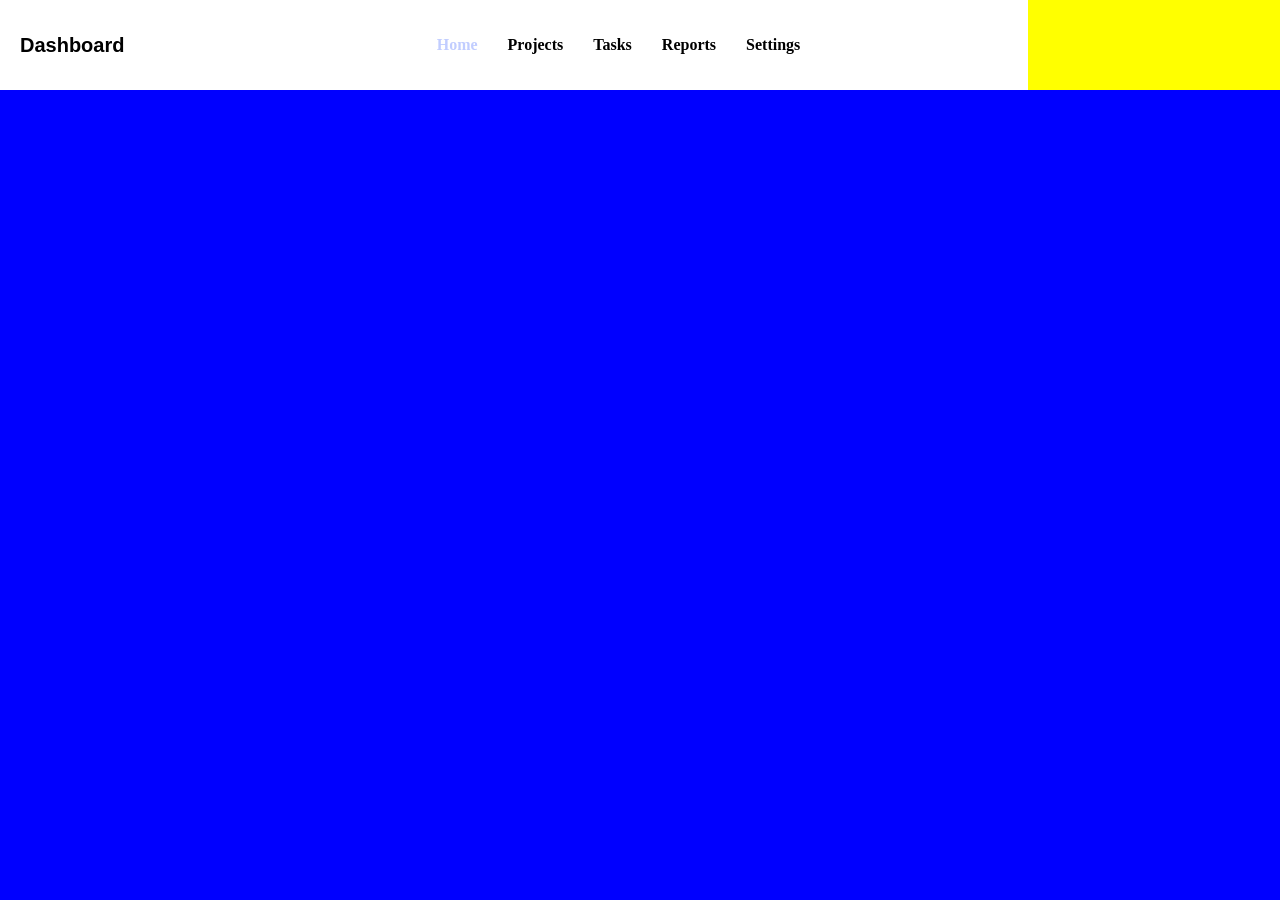
==== Dashboard/index.html @ b31dda44 "10% of dashboard" ====
<!DOCTYPE html>
<html lang="en">
<head>
    <meta charset="UTF-8">
    <meta name="viewport" content="width=device-width, initial-scale=1.0">
    <title>Dasahboard</title>
    <link rel="stylesheet" href="style.css">
</head>
<body>
    <div id="parent">
        <div id="nav-bar">
            <div id="nav-logo">
                <p id="title">Dashboard</p>
            </div>
            <div id="nav-items-list">
                <p class="nav-item active">Home</p>
                <p class="nav-item">Projects</p>
                <p class="nav-item">Tasks</p>
                <p class="nav-item">Reports</p>
                <p class="nav-item">Settings</p>
            </div>  
            <div id="nav-user"></div>  
        </div>
        <div id="main"></div>
    </div>
</body>
</html>
---- Dashboard/style.css ----
*{
    margin: 0;
    padding: 0;
}

#parent{
    height: 100vh;
    width: 100vw;
}

#nav-bar{
    height: 10%;
    width: 100%;
    display: flex;
    flex-direction: row;
}

#main{
    height: 90%;
    width: 100%;
    background: blue;
}

#nav-logo{
    height: 100%;
    width: 15%;
    display: flex;
    align-items: center;
    padding-left: 20px;
}

#title{
    font-size: 15pt;
    font-family: sans-serif;
    font-weight: bold;
}


#nav-items-list{
    height: 100%;
    width: 65%;
    display: flex;
    flex-direction: row;
    justify-content: center;
    align-items: center;
    gap: 30px;
}

.nav-item{
    font-size: 12pt;
    font-family: 'Times New Roman', Times, serif;
    font-weight: bold;
}

.nav-item.active{
    color: #C1CDFF;
}

#nav-user{
    height: 100%;
    width: 20%;
    background-color: yellow;
}
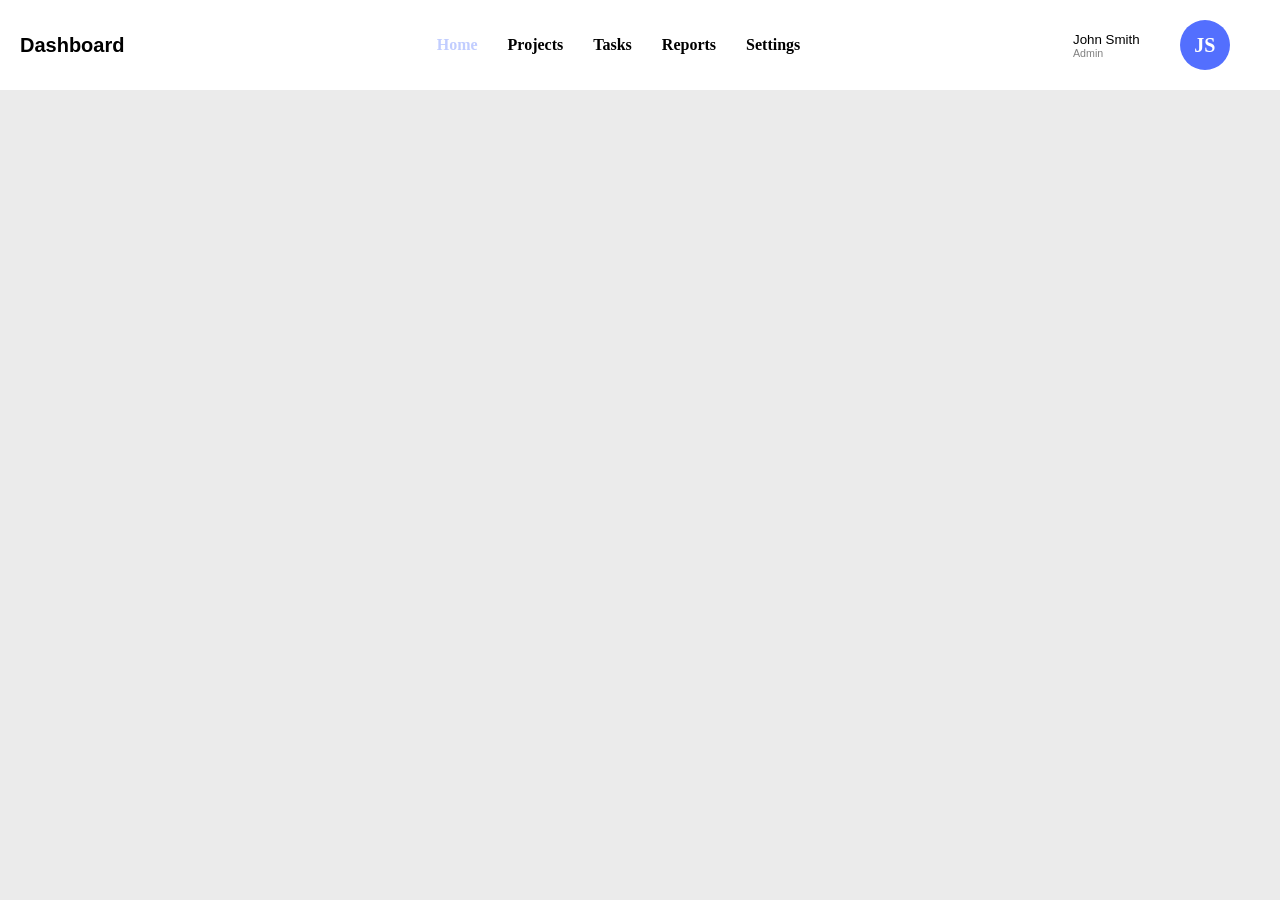
==== commit 1b030ed0: "nav done" ====
--- a/Dashboard/index.html
+++ b/Dashboard/index.html
@@ -19,7 +19,13 @@
                 <p class="nav-item">Reports</p>
                 <p class="nav-item">Settings</p>
             </div>  
-            <div id="nav-user"></div>  
+            <div id="nav-user">
+                <div id="nav-user-info">
+                    <p id="nav-user-name">John Smith</p>
+                    <p id="nav-user-role">Admin</p>
+                </div>
+                <div class="avatar"><p style="font-size: 15pt; font-weight: bold;">JS</p></div>
+            </div>  
         </div>
         <div id="main"></div>
     </div>
--- a/Dashboard/style.css
+++ b/Dashboard/style.css
@@ -18,7 +18,7 @@
 #main{
     height: 90%;
     width: 100%;
-    background: blue;
+    background-color: #EBEBEB;
 }
 
 #nav-logo{
@@ -59,5 +59,35 @@
 #nav-user{
     height: 100%;
     width: 20%;
-    background-color: yellow;
+    display: flex;
+    flex-direction: row;
+    align-items: center;
+}
+
+#nav-user-info{
+    display: flex;
+    flex-direction: column;
+    padding-left: 45px;
+}
+
+#nav-user-name{
+    font-size: 10pt;
+    font-family: sans-serif;
+}
+#nav-user-role{
+    font-size: 8pt;
+    font-family: sans-serif;
+    color: gray;
+}
+
+.avatar{
+    height: 50px;
+    width: 50px;
+    background-color: #536FFE;
+    color: white;
+    border-radius: 50%;
+    display: flex;
+    align-items: center;
+    justify-content: center;
+    margin-left: 40px;
 }
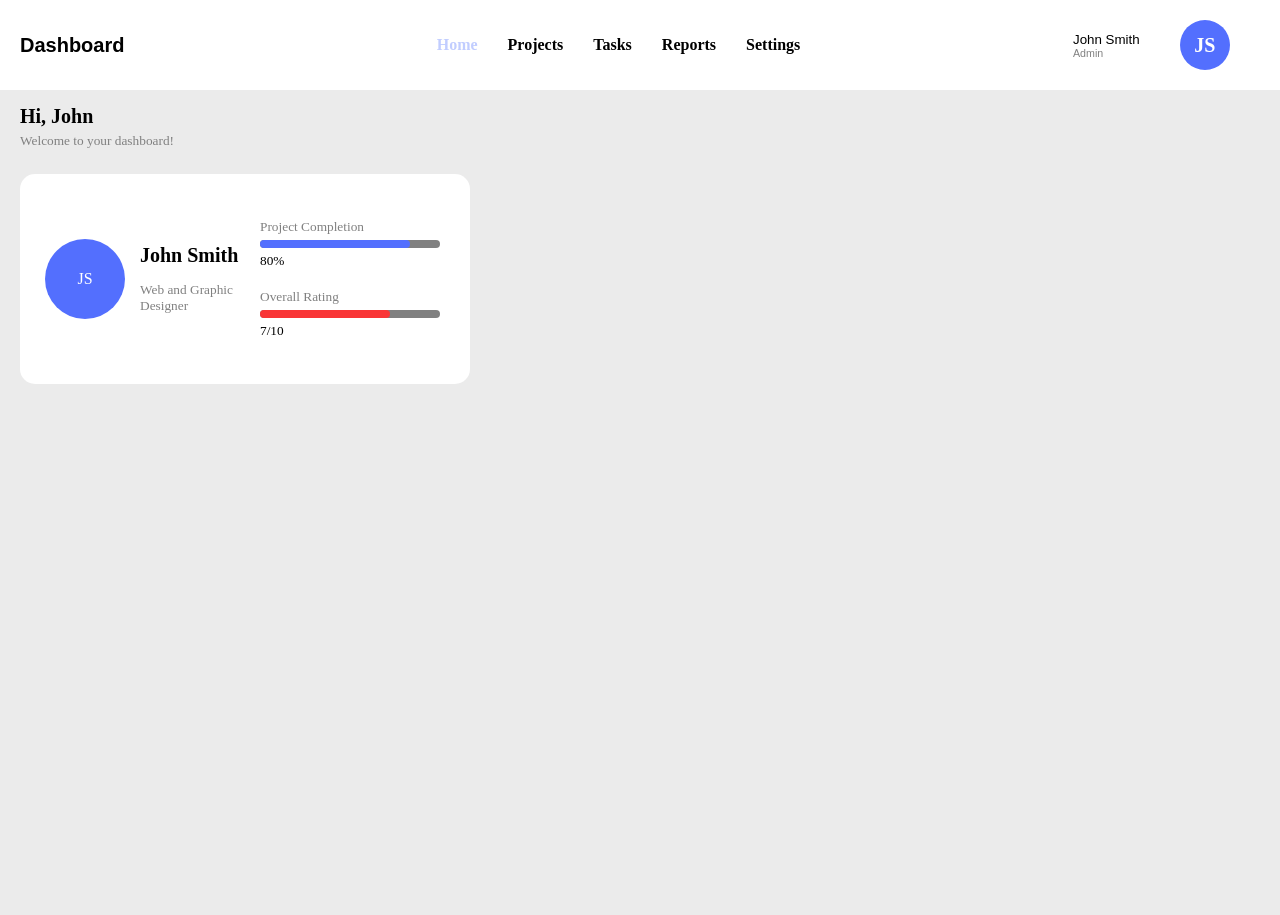
==== commit 3db67c1a: "done user card" ====
--- a/Dashboard/index.html
+++ b/Dashboard/index.html
@@ -27,7 +27,39 @@
                 <div class="avatar"><p style="font-size: 15pt; font-weight: bold;">JS</p></div>
             </div>  
         </div>
-        <div id="main"></div>
+        <div id="main">
+            <p style="font-size: 15pt; font-weight: bold; margin-bottom: 5px;">Hi, John</p>
+            <p style="font-size: 10pt; color: gray; margin-bottom: 25px;">Welcome to your dashboard!</p>
+            
+            <div id="stats-row">
+                <div id="user-card">
+                    <div class="avatar large" >
+                        <p>JS</p>
+                    </div>
+                    <div id="card-info">
+                        <p style="font-size: 15pt; font-weight: bold;">John Smith</p>
+                        <p style="font-size: 10pt; color: gray;">Web and Graphic Designer</p>
+                    </div>
+                    <div id="card-progress">
+                        <p style="font-size: 10pt; color: gray; padding-bottom: 5px;">Project Completion</p>
+                        <div class="progress-bar">
+                            <div class="in-progress blue"></div>
+                        </div>
+                        <p style="font-size: 10pt; padding-top: 5px;">80%</p>
+
+                        <p style="font-size: 10pt; color: gray; padding-top: 20px; padding-bottom: 5px;">Overall Rating</p>
+                        <div class="progress-bar">
+                            <div class="in-progress red"></div>
+                        </div>
+                        <p  style="font-size: 10pt;padding-top: 5px;">7/10</p>
+                    </div>
+                </div>
+                <div id="user-task"></div>
+                <div id="user-reveneu"></div>
+
+            </div>
+
+        </div>
     </div>
 </body>
 </html>
--- a/Dashboard/style.css
+++ b/Dashboard/style.css
@@ -19,6 +19,8 @@
     height: 90%;
     width: 100%;
     background-color: #EBEBEB;
+    padding-left: 20px;
+    padding-top: 15px;
 }
 
 #nav-logo{
@@ -90,4 +92,62 @@
     align-items: center;
     justify-content: center;
     margin-left: 40px;
-}+}
+
+
+#stats-row{
+    display: flex;
+    flex-direction: row;
+}
+
+#user-card{
+    height: 210px;
+    width: 450px;
+    background: white;
+    border-radius: 15px;
+    display: flex;
+    flex-direction: row;
+    align-items: center;
+}
+
+.avatar.large{
+    height: 80px;
+    width: 80px;
+    margin-left: 25px;
+    margin-right: 15px;
+}
+
+#card-info{
+    height: 100%;
+    width: 120px;
+    display: flex;
+    flex-direction: column;
+    justify-content: center;
+    gap: 15px;
+}
+
+#card-progress{
+    display: flex;
+    flex-direction: column;
+}
+
+.progress-bar{
+    height: 8px;
+    width: 180px;
+    background-color: gray;
+    border-radius: 15px;
+}
+.in-progress{
+    height: 8px;
+    background-color: gray;
+    border-radius: 15px;
+}
+
+.in-progress.blue{
+    background-color: #536FFE;
+    width: 150px;
+}
+.in-progress.red{
+    background-color: #F93536;
+    width: 130px;
+}
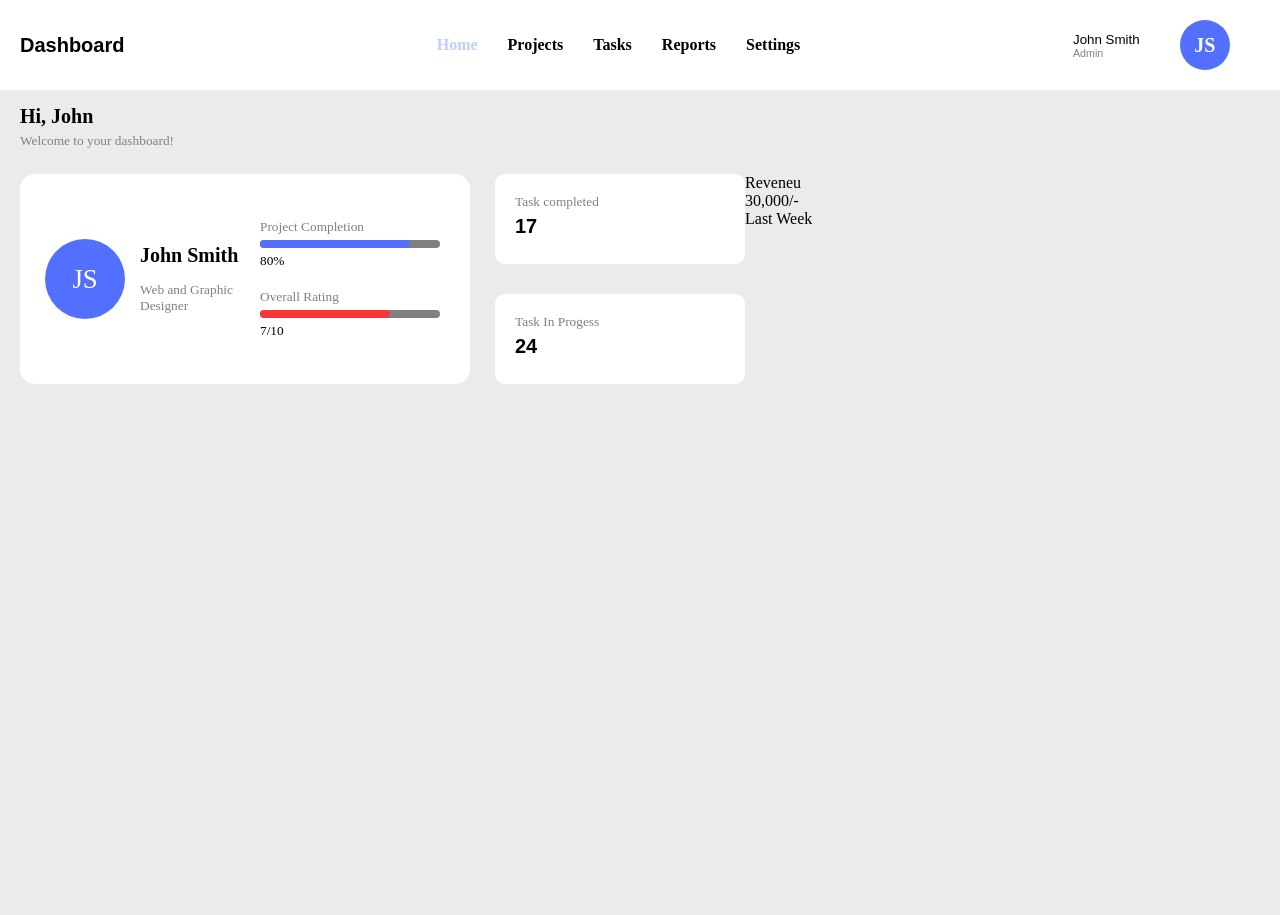
==== commit a3a75c46: "50%" ====
--- a/Dashboard/index.html
+++ b/Dashboard/index.html
@@ -28,13 +28,13 @@
             </div>  
         </div>
         <div id="main">
-            <p style="font-size: 15pt; font-weight: bold; margin-bottom: 5px;">Hi, John</p>
-            <p style="font-size: 10pt; color: gray; margin-bottom: 25px;">Welcome to your dashboard!</p>
+            <p style="font-size: 15pt; font-weight: bold; margin-bottom: 5px; padding-left: 20px;">Hi, John</p>
+            <p style="font-size: 10pt; color: gray; margin-bottom: 25px; padding-left: 20px;">Welcome to your dashboard!</p>
             
-            <div id="stats-row">
+            <div id="stats-row" style="padding-left: 20px;">
                 <div id="user-card">
                     <div class="avatar large" >
-                        <p>JS</p>
+                        <p style="font-size: 20pt;">JS</p>
                     </div>
                     <div id="card-info">
                         <p style="font-size: 15pt; font-weight: bold;">John Smith</p>
@@ -54,8 +54,23 @@
                         <p  style="font-size: 10pt;padding-top: 5px;">7/10</p>
                     </div>
                 </div>
-                <div id="user-task"></div>
-                <div id="user-reveneu"></div>
+                <div id="user-task">
+                    <div class="tasks">
+                        <p>Task completed</p>
+                        <h3>17</h3>
+                    </div>
+                    <div class="tasks">
+                        <p>Task In Progess</p>
+                        <h3>24</h3>
+                    </div>
+                </div>
+                <div id="user-reveneu">
+                    <div>
+                        <p>Reveneu</p>
+                        <p>30,000/-</p>
+                    </div>
+                    <p>Last Week</p>
+                </div>
 
             </div>
 
--- a/Dashboard/style.css
+++ b/Dashboard/style.css
@@ -19,7 +19,6 @@
     height: 90%;
     width: 100%;
     background-color: #EBEBEB;
-    padding-left: 20px;
     padding-top: 15px;
 }
 
@@ -151,3 +150,30 @@
     background-color: #F93536;
     width: 130px;
 }
+
+
+#user-task{
+    display: flex;
+    flex-direction: column;
+    justify-content: space-between;
+}
+.tasks{
+    height: 90px;
+    width: 250px;
+    background-color: white;
+    margin-left: 25px;
+    border-radius: 10px;
+}
+
+.tasks p{
+    font-size: 10pt;
+    color: gray;
+    padding-top: 20px;
+    padding-left: 20px;
+    margin-bottom: 5px;
+}
+.tasks h3{
+    font-size: 15pt;
+    font-family: sans-serif;
+    padding-left: 20px;
+}
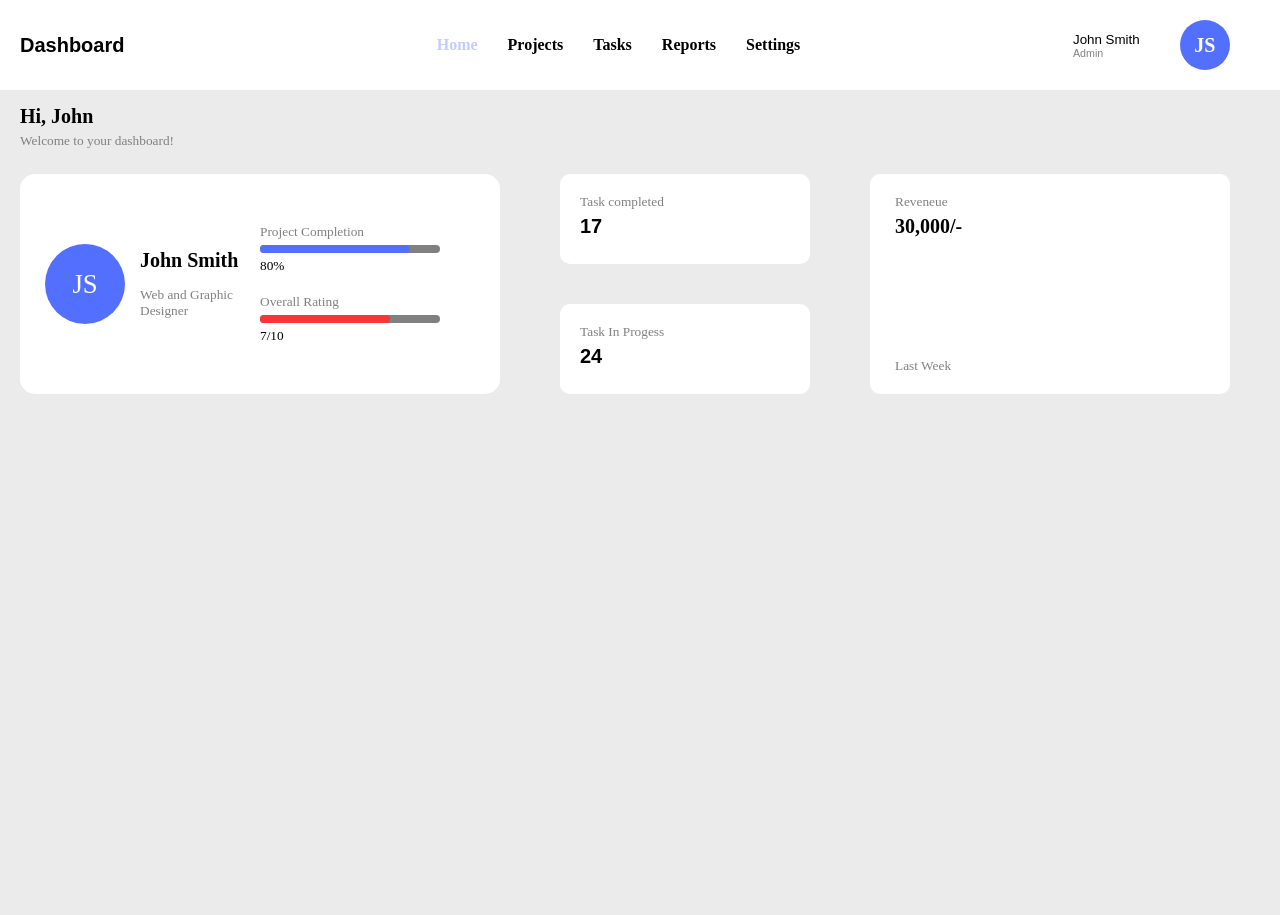
==== commit 436ebdc7: "70%" ====
--- a/Dashboard/index.html
+++ b/Dashboard/index.html
@@ -65,11 +65,11 @@
                     </div>
                 </div>
                 <div id="user-reveneu">
-                    <div>
-                        <p>Reveneu</p>
-                        <p>30,000/-</p>
+                    <div id="rev-info">
+                        <p style="font-size: 10pt; color: gray; padding-top: 20px; padding-left: 25px;">Reveneue</p>
+                        <p style="font-size: 15pt; font-weight: bold; padding-left: 25px; padding-top: 5px;">30,000/-</p>
                     </div>
-                    <p>Last Week</p>
+                    <p style="font-size: 10pt; color: gray; padding-left: 25px; padding-bottom: 20px;">Last Week</p>
                 </div>
 
             </div>
--- a/Dashboard/style.css
+++ b/Dashboard/style.css
@@ -100,8 +100,8 @@
 }
 
 #user-card{
-    height: 210px;
-    width: 450px;
+    height: 220px;
+    width: 480px;
     background: white;
     border-radius: 15px;
     display: flex;
@@ -161,7 +161,7 @@
     height: 90px;
     width: 250px;
     background-color: white;
-    margin-left: 25px;
+    margin-left: 60px;
     border-radius: 10px;
 }
 
@@ -176,4 +176,21 @@
     font-size: 15pt;
     font-family: sans-serif;
     padding-left: 20px;
+}
+
+
+#user-reveneu{
+    display: flex;
+    flex-direction: column;
+    height: 220px;
+    width: 360px;
+    background-color: white;
+    border-radius: 10px;
+    margin-left: 60px;
+    justify-content: space-between;
+}
+
+#rev-info{
+    display: flex;
+    flex-direction: column;
 }
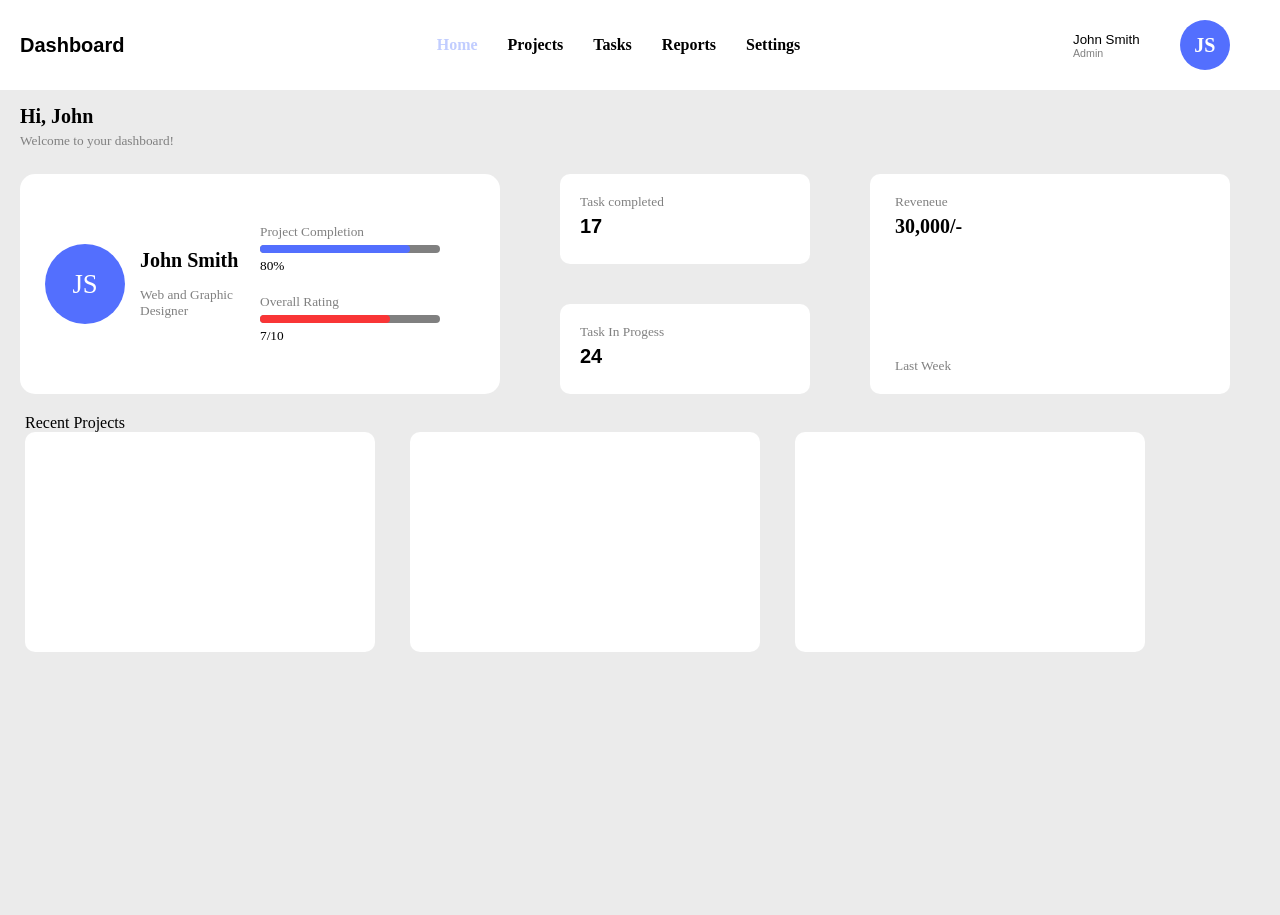
==== commit a37a2463: "85%" ====
--- a/Dashboard/index.html
+++ b/Dashboard/index.html
@@ -73,7 +73,14 @@
                 </div>
 
             </div>
-
+            <div id="projects-row">
+                <p>Recent Projects</p>
+                <div id="project-cards">
+                    <div class="p-card"></div>
+                    <div class="p-card"></div>
+                    <div class="p-card"></div>
+                </div>
+            </div>
         </div>
     </div>
 </body>
--- a/Dashboard/style.css
+++ b/Dashboard/style.css
@@ -193,4 +193,26 @@
 #rev-info{
     display: flex;
     flex-direction: column;
+}
+
+
+#projects-row{
+    display: flex;
+    flex-direction: column;
+    margin-left: 25px;
+    margin-top: 20px;
+}
+
+#project-cards{
+    display: flex;
+    flex-direction: row;
+    
+}
+
+.p-card{
+    height: 220px;
+    width: 350px;
+    background-color: white;
+    margin-right: 35px;
+    border-radius: 10px;
 }
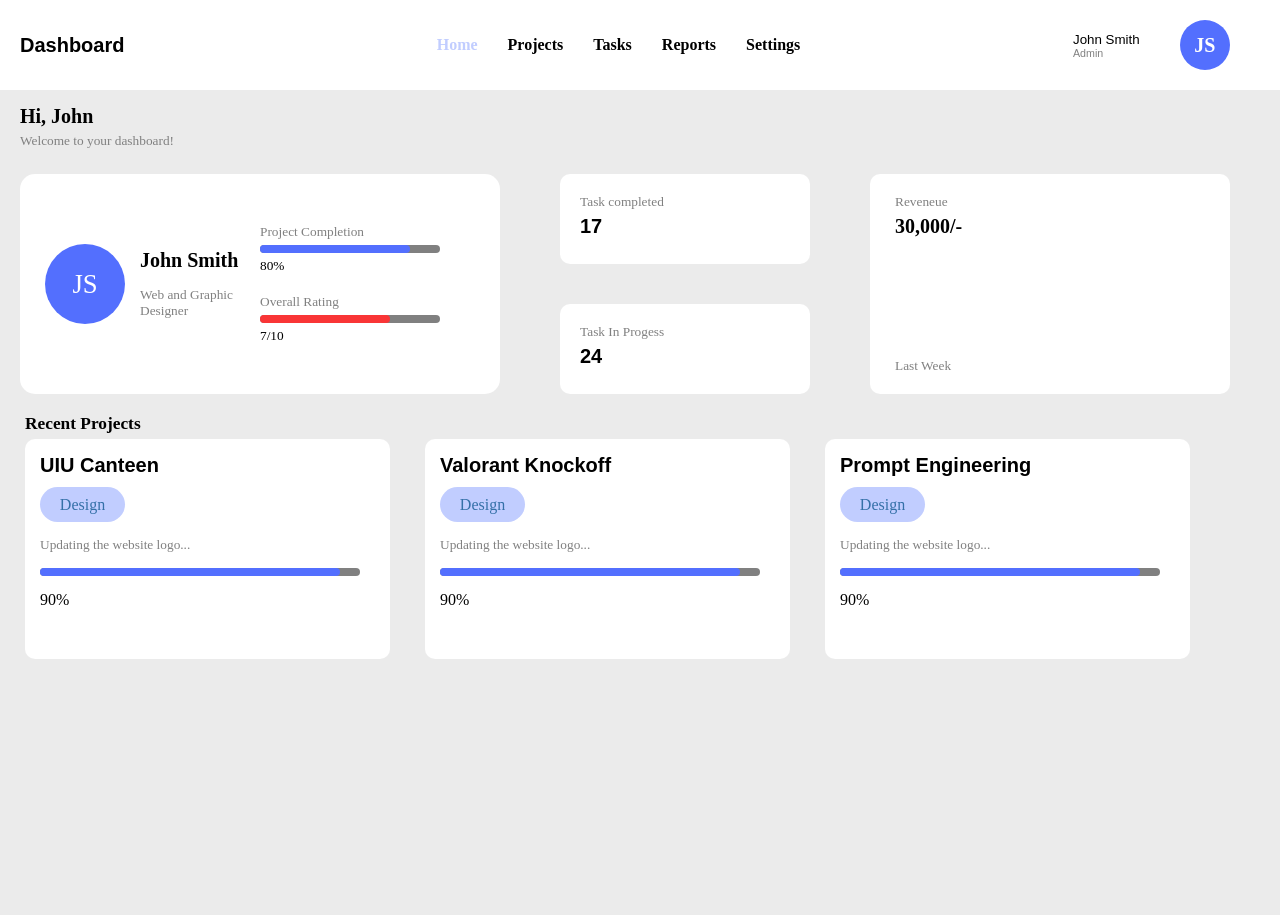
==== commit 4c8097cd: "95%" ====
--- a/Dashboard/index.html
+++ b/Dashboard/index.html
@@ -74,11 +74,41 @@
 
             </div>
             <div id="projects-row">
-                <p>Recent Projects</p>
+                <p style="font-size: 13pt; font-weight: bold; margin-bottom: 5px;">Recent Projects</p>
                 <div id="project-cards">
-                    <div class="p-card"></div>
-                    <div class="p-card"></div>
-                    <div class="p-card"></div>
+                    <div class="p-card">
+                        <p style="font-size: 15pt; font-weight: bold; font-family: sans-serif; margin-top: 15px;">UIU Canteen</p>
+                        <div class="capsule">
+                            <p style="color: rgb(52, 112, 168);">Design</p>
+                        </div>
+                        <p style="font-size: 10pt; color: gray; margin-top: 15px; margin-bottom: 15px;">Updating the website logo...</p>
+                        <div class="progress-bar long">
+                            <div class="in-progress lightblue"></div>
+                        </div>
+                        <p style="margin-top: 15px;">90%</p>
+                    </div>
+                    <div class="p-card">
+                        <p style="font-size: 15pt; font-weight: bold; font-family: sans-serif; margin-top: 15px;">Valorant Knockoff</p>
+                        <div class="capsule">
+                            <p style="color: rgb(52, 112, 168);">Design</p>
+                        </div>
+                        <p style="font-size: 10pt; color: gray; margin-top: 15px; margin-bottom: 15px;">Updating the website logo...</p>
+                        <div class="progress-bar long">
+                            <div class="in-progress lightblue"></div>
+                        </div>
+                        <p style="margin-top: 15px;">90%</p>
+                    </div>
+                    <div class="p-card">
+                        <p style="font-size: 15pt; font-weight: bold; font-family: sans-serif; margin-top: 15px;">Prompt Engineering</p>
+                        <div class="capsule">
+                            <p style="color: rgb(52, 112, 168);">Design</p>
+                        </div>
+                        <p style="font-size: 10pt; color: gray; margin-top: 15px; margin-bottom: 15px;">Updating the website logo...</p>
+                        <div class="progress-bar long">
+                            <div class="in-progress lightblue"></div>
+                        </div>
+                        <p style="margin-top: 15px;">90%</p>
+                    </div>
                 </div>
             </div>
         </div>
--- a/Dashboard/style.css
+++ b/Dashboard/style.css
@@ -215,4 +215,25 @@
     background-color: white;
     margin-right: 35px;
     border-radius: 10px;
+    padding-left: 15px;
+}
+
+.capsule{
+    height: 35px;
+    width: 85px;
+    background-color: #C1CDFF;
+    display: flex;
+    flex-direction: row;
+    justify-content: center;
+    align-items: center;
+    border-radius: 25px;
+    margin-top: 10px;
+}
+
+.progress-bar.long{
+    width: 320px;
+}
+.in-progress.lightblue{
+    background-color: #536FFE;
+    width: 300px;
 }
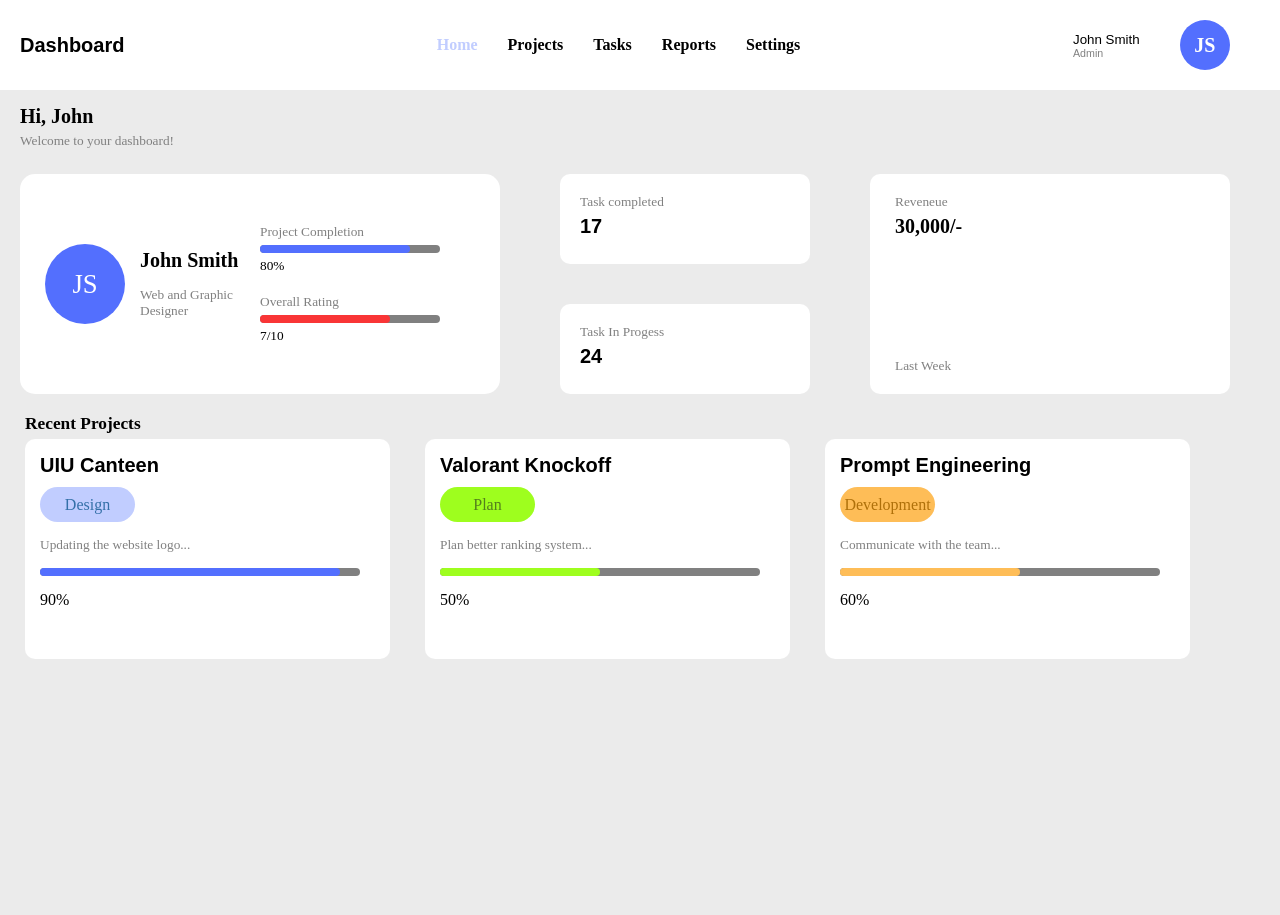
==== commit b80c439f: "dashboard done" ====
--- a/Dashboard/index.html
+++ b/Dashboard/index.html
@@ -89,25 +89,25 @@
                     </div>
                     <div class="p-card">
                         <p style="font-size: 15pt; font-weight: bold; font-family: sans-serif; margin-top: 15px;">Valorant Knockoff</p>
-                        <div class="capsule">
-                            <p style="color: rgb(52, 112, 168);">Design</p>
+                        <div class="capsule green">
+                            <p style="color: #54801c;">Plan</p>
                         </div>
-                        <p style="font-size: 10pt; color: gray; margin-top: 15px; margin-bottom: 15px;">Updating the website logo...</p>
+                        <p style="font-size: 10pt; color: gray; margin-top: 15px; margin-bottom: 15px;">Plan better ranking system...</p>
                         <div class="progress-bar long">
-                            <div class="in-progress lightblue"></div>
+                            <div class="in-progress green"></div>
                         </div>
-                        <p style="margin-top: 15px;">90%</p>
+                        <p style="margin-top: 15px;">50%</p>
                     </div>
                     <div class="p-card">
                         <p style="font-size: 15pt; font-weight: bold; font-family: sans-serif; margin-top: 15px;">Prompt Engineering</p>
-                        <div class="capsule">
-                            <p style="color: rgb(52, 112, 168);">Design</p>
+                        <div class="capsule orange">
+                            <p style="color: #af700a;">Development</p>
                         </div>
-                        <p style="font-size: 10pt; color: gray; margin-top: 15px; margin-bottom: 15px;">Updating the website logo...</p>
+                        <p style="font-size: 10pt; color: gray; margin-top: 15px; margin-bottom: 15px;">Communicate with the team...</p>
                         <div class="progress-bar long">
-                            <div class="in-progress lightblue"></div>
+                            <div class="in-progress orange"></div>
                         </div>
-                        <p style="margin-top: 15px;">90%</p>
+                        <p style="margin-top: 15px;">60%</p>
                     </div>
                 </div>
             </div>
--- a/Dashboard/style.css
+++ b/Dashboard/style.css
@@ -220,7 +220,7 @@
 
 .capsule{
     height: 35px;
-    width: 85px;
+    width: 95px;
     background-color: #C1CDFF;
     display: flex;
     flex-direction: row;
@@ -228,6 +228,13 @@
     align-items: center;
     border-radius: 25px;
     margin-top: 10px;
+}
+
+.capsule.green{
+    background-color: #9EFE1E;
+}
+.capsule.orange{
+    background-color: #FEBD57;
 }
 
 .progress-bar.long{
@@ -236,4 +243,12 @@
 .in-progress.lightblue{
     background-color: #536FFE;
     width: 300px;
+}
+.in-progress.green{
+    background-color: #9EFE1E;
+    width: 160px;
+}
+.in-progress.orange{
+    background-color: #FEBD57;
+    width: 180px;
 }
